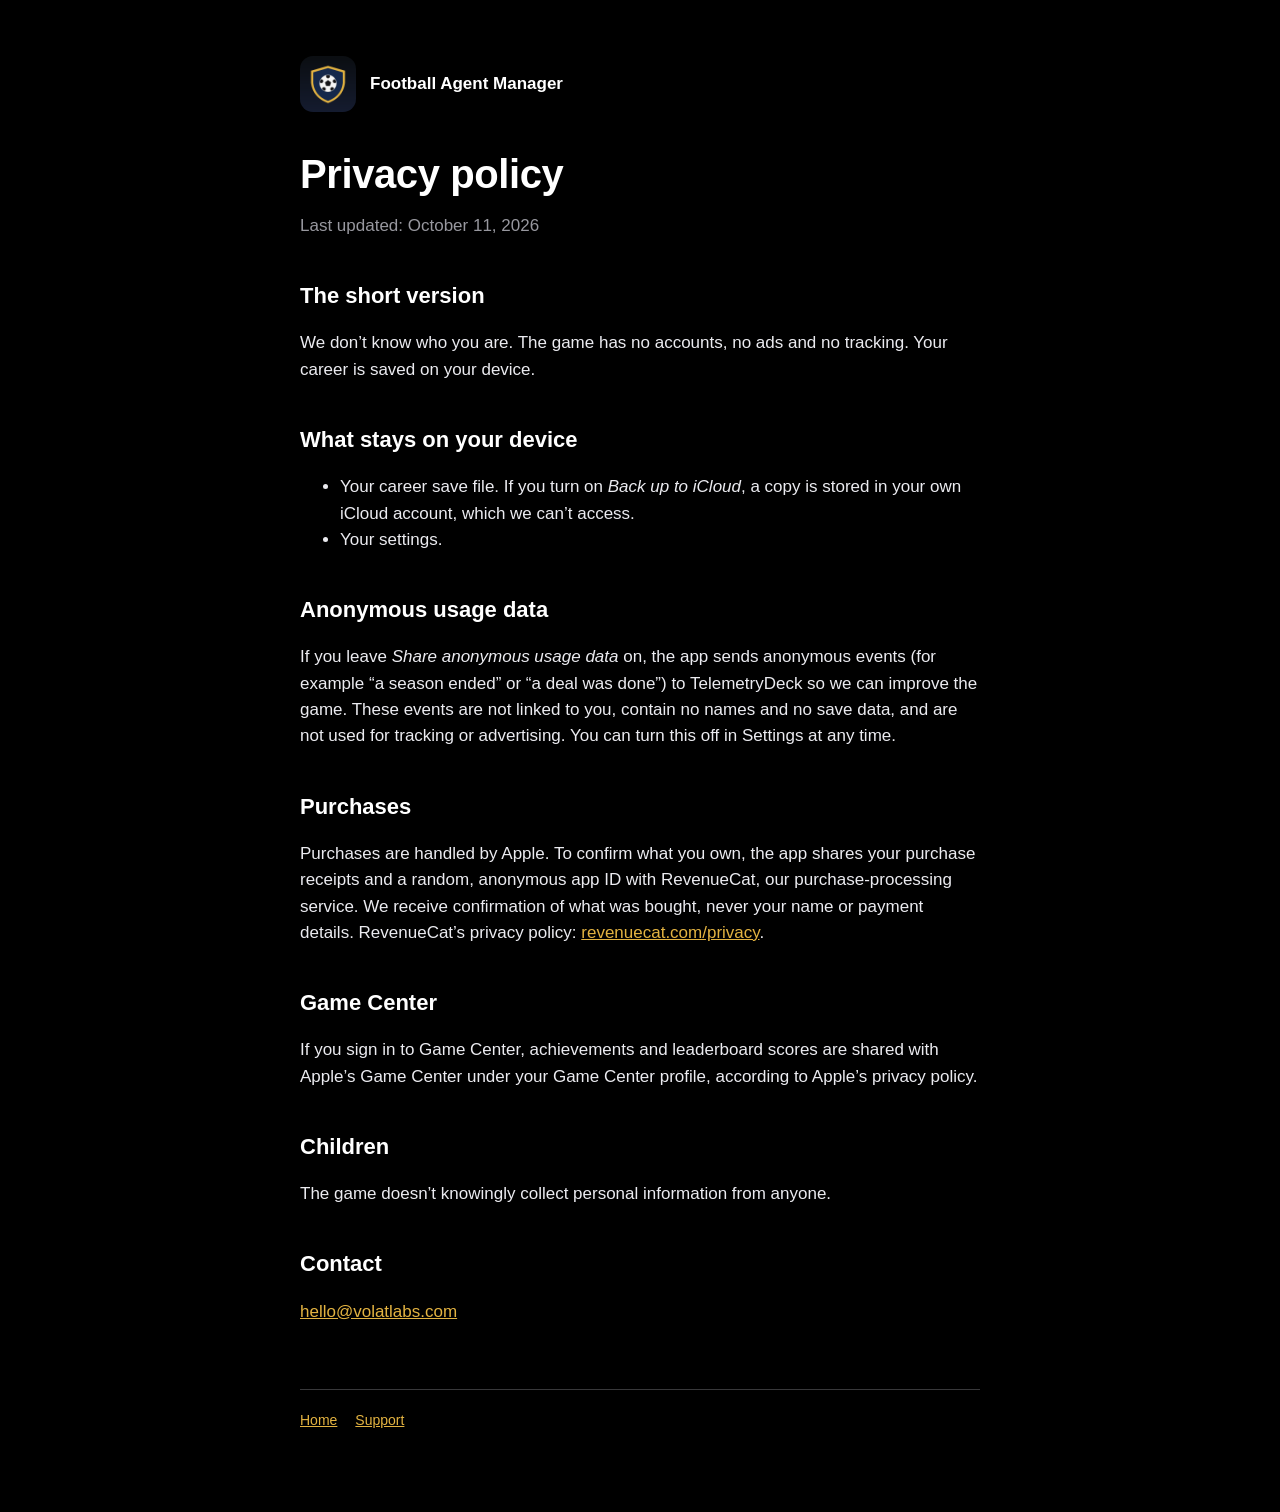
==== privacy.html @ cf35be91 "Football Agent Manager: privacy and support pages" ====
<!doctype html>
<html lang="en">
<head>
<meta charset="utf-8">
<meta name="viewport" content="width=device-width, initial-scale=1">
<title>Privacy — Football Agent Manager</title>
<link rel="stylesheet" href="style.css">
</head>
<body>
<main>
  <header><img src="icon.png" alt=""><strong>Football Agent Manager</strong></header>
  <h1>Privacy policy</h1>
  <p class="muted">Last updated: October 11, 2026</p>

  <h2>The short version</h2>
  <p>We don’t know who you are. The game has no accounts, no ads and no tracking. Your career is saved on your device.</p>

  <h2>What stays on your device</h2>
  <ul>
    <li>Your career save file. If you turn on <em>Back up to iCloud</em>, a copy is stored in your own iCloud account, which we can’t access.</li>
    <li>Your settings.</li>
  </ul>

  <h2>Anonymous usage data</h2>
  <p>If you leave <em>Share anonymous usage data</em> on, the app sends anonymous events (for example “a season ended” or “a deal was done”) to TelemetryDeck so we can improve the game. These events are not linked to you, contain no names and no save data, and are not used for tracking or advertising. You can turn this off in Settings at any time.</p>

  <h2>Purchases</h2>
  <p>Purchases are handled by Apple. To confirm what you own, the app shares your purchase receipts and a random, anonymous app ID with RevenueCat, our purchase-processing service. We receive confirmation of what was bought, never your name or payment details. RevenueCat’s privacy policy: <a href="https://www.revenuecat.com/privacy">revenuecat.com/privacy</a>.</p>

  <h2>Game Center</h2>
  <p>If you sign in to Game Center, achievements and leaderboard scores are shared with Apple’s Game Center under your Game Center profile, according to Apple’s privacy policy.</p>

  <h2>Children</h2>
  <p>The game doesn’t knowingly collect personal information from anyone.</p>

  <h2>Contact</h2>
  <p><a href="mailto:hello@volatlabs.com">hello@volatlabs.com</a></p>

  <footer><a href="index.html">Home</a><a href="support.html">Support</a></footer>
</main>
</body>
</html>
---- style.css ----
:root{--bg:#000;--card:#1C1C1E;--text:#fff;--muted:#98989F;--gold:#E3B341;--line:#38383A}
*{box-sizing:border-box}
body{margin:0;background:var(--bg);color:var(--text);font:17px/1.55 -apple-system,BlinkMacSystemFont,"SF Pro Text","Helvetica Neue",Arial,sans-serif;-webkit-font-smoothing:antialiased}
main{max-width:720px;margin:0 auto;padding:56px 20px 80px}
header{display:flex;align-items:center;gap:14px;margin-bottom:40px}
header img{width:56px;height:56px;border-radius:13px}
h1{font-size:40px;line-height:1.1;margin:0 0 14px;letter-spacing:-.01em}
h2{font-size:22px;margin:40px 0 8px}
p,li{color:#EBEBF0}
.muted{color:var(--muted)}
.lead{font-size:20px;color:var(--muted)}
.cta{display:inline-block;margin:24px 0;padding:14px 26px;border-radius:999px;background:var(--gold);color:#000;font-weight:600;text-decoration:none}
.grid{display:grid;grid-template-columns:repeat(auto-fit,minmax(200px,1fr));gap:12px;margin-top:28px}
.card{background:var(--card);border-radius:14px;padding:18px}
.card h3{margin:0 0 6px;font-size:17px}
.card p{margin:0;color:var(--muted);font-size:15px}
a{color:var(--gold)}
footer{margin-top:64px;padding-top:20px;border-top:1px solid var(--line);color:var(--muted);font-size:14px;display:flex;gap:18px;flex-wrap:wrap}
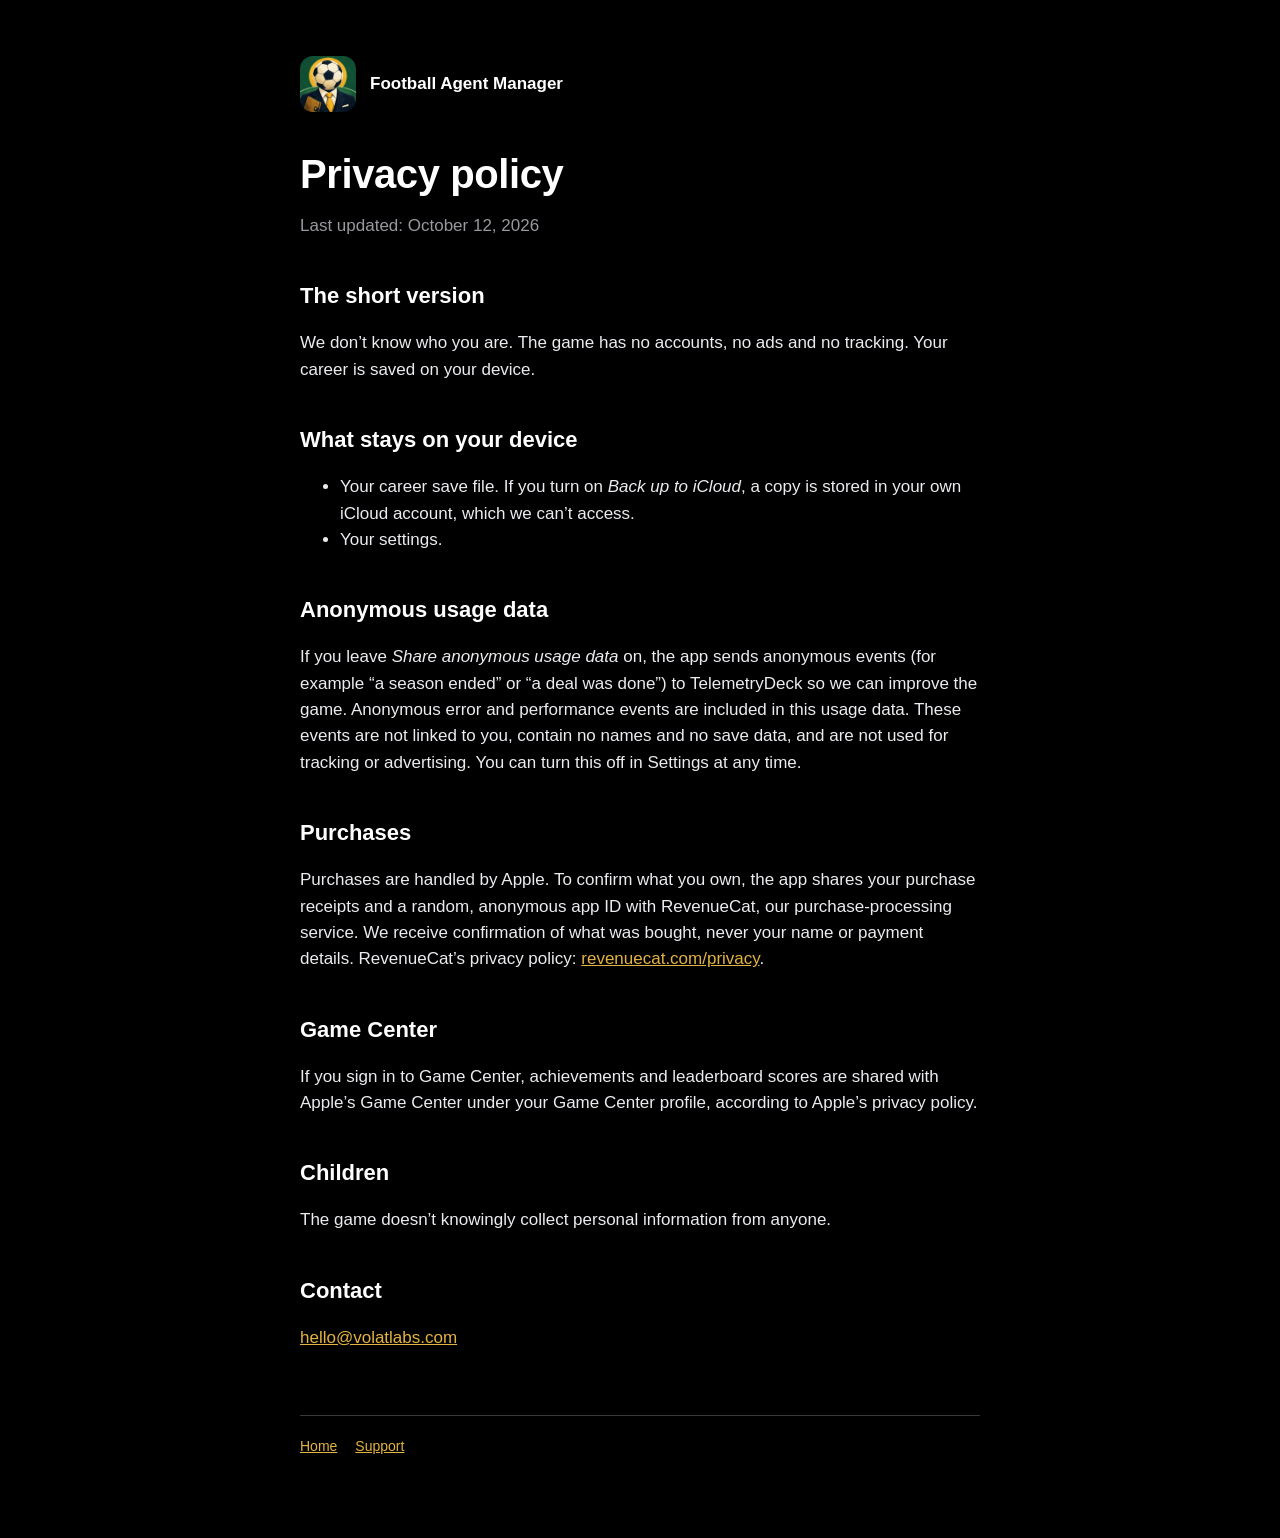
==== commit 41e4aca7: "Privacy: anonymous error and performance events" ====
--- a/privacy.html
+++ b/privacy.html
@@ -10,7 +10,7 @@
 <main>
   <header><img src="icon.png" alt=""><strong>Football Agent Manager</strong></header>
   <h1>Privacy policy</h1>
-  <p class="muted">Last updated: October 11, 2026</p>
+  <p class="muted">Last updated: October 12, 2026</p>
 
   <h2>The short version</h2>
   <p>We don’t know who you are. The game has no accounts, no ads and no tracking. Your career is saved on your device.</p>
@@ -22,7 +22,7 @@
   </ul>
 
   <h2>Anonymous usage data</h2>
-  <p>If you leave <em>Share anonymous usage data</em> on, the app sends anonymous events (for example “a season ended” or “a deal was done”) to TelemetryDeck so we can improve the game. These events are not linked to you, contain no names and no save data, and are not used for tracking or advertising. You can turn this off in Settings at any time.</p>
+  <p>If you leave <em>Share anonymous usage data</em> on, the app sends anonymous events (for example “a season ended” or “a deal was done”) to TelemetryDeck so we can improve the game. Anonymous error and performance events are included in this usage data. These events are not linked to you, contain no names and no save data, and are not used for tracking or advertising. You can turn this off in Settings at any time.</p>
 
   <h2>Purchases</h2>
   <p>Purchases are handled by Apple. To confirm what you own, the app shares your purchase receipts and a random, anonymous app ID with RevenueCat, our purchase-processing service. We receive confirmation of what was bought, never your name or payment details. RevenueCat’s privacy policy: <a href="https://www.revenuecat.com/privacy">revenuecat.com/privacy</a>.</p>
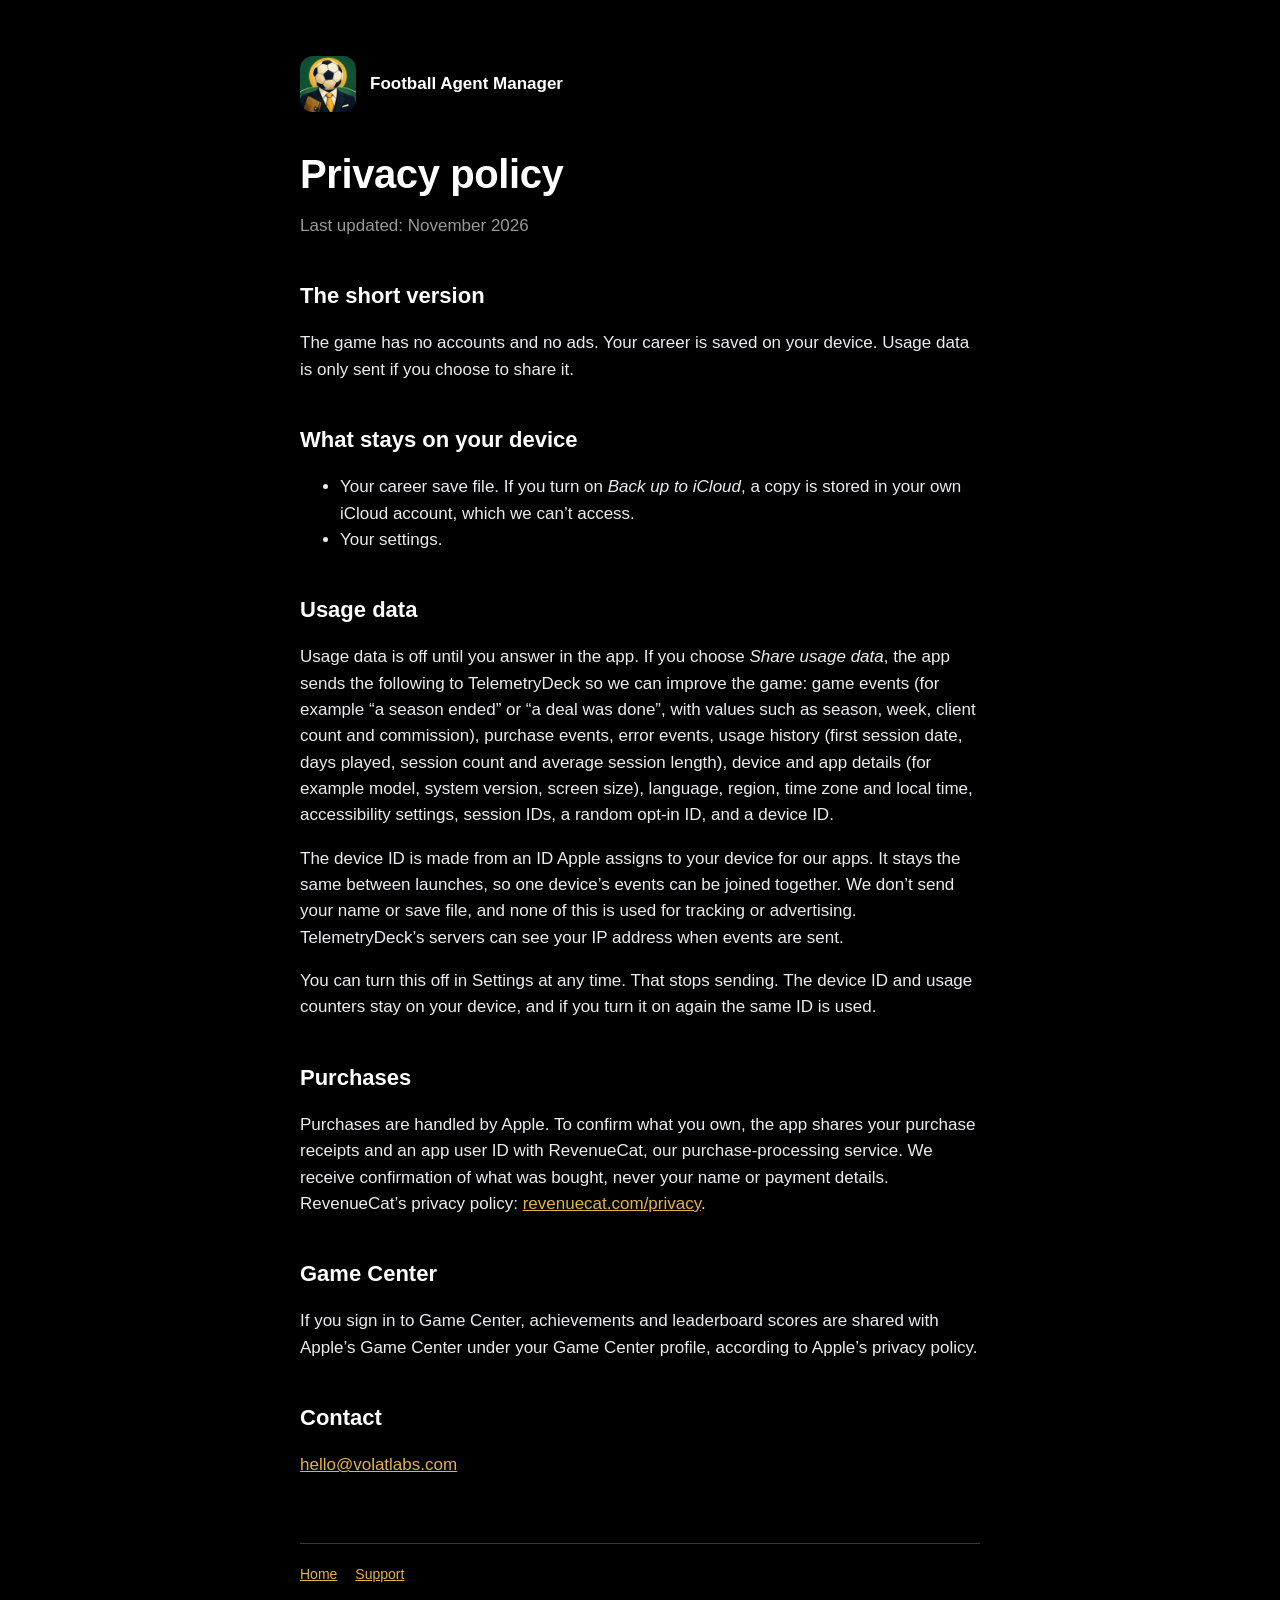
==== commit 4e2f0679: "docs(privacy): match live policy to what analytics sends (FAM-118) Co-Authored-By: Claude Opus 5.5 <" ====
--- a/privacy.html
+++ b/privacy.html
@@ -10,10 +10,10 @@
 <main>
   <header><img src="icon.png" alt=""><strong>Football Agent Manager</strong></header>
   <h1>Privacy policy</h1>
-  <p class="muted">Last updated: October 12, 2026</p>
+  <p class="muted">Last updated: November 2026</p>
 
   <h2>The short version</h2>
-  <p>We don’t know who you are. The game has no accounts, no ads and no tracking. Your career is saved on your device.</p>
+  <p>The game has no accounts and no ads. Your career is saved on your device. Usage data is only sent if you choose to share it.</p>
 
   <h2>What stays on your device</h2>
   <ul>
@@ -21,17 +21,16 @@
     <li>Your settings.</li>
   </ul>
 
-  <h2>Anonymous usage data</h2>
-  <p>If you leave <em>Share anonymous usage data</em> on, the app sends anonymous events (for example “a season ended” or “a deal was done”) to TelemetryDeck so we can improve the game. Anonymous error and performance events are included in this usage data. These events are not linked to you, contain no names and no save data, and are not used for tracking or advertising. You can turn this off in Settings at any time.</p>
+  <h2>Usage data</h2>
+  <p>Usage data is off until you answer in the app. If you choose <em>Share usage data</em>, the app sends the following to TelemetryDeck so we can improve the game: game events (for example “a season ended” or “a deal was done”, with values such as season, week, client count and commission), purchase events, error events, usage history (first session date, days played, session count and average session length), device and app details (for example model, system version, screen size), language, region, time zone and local time, accessibility settings, session IDs, a random opt-in ID, and a device ID.</p>
+  <p>The device ID is made from an ID Apple assigns to your device for our apps. It stays the same between launches, so one device’s events can be joined together. We don’t send your name or save file, and none of this is used for tracking or advertising. TelemetryDeck’s servers can see your IP address when events are sent.</p>
+  <p>You can turn this off in Settings at any time. That stops sending. The device ID and usage counters stay on your device, and if you turn it on again the same ID is used.</p>
 
   <h2>Purchases</h2>
-  <p>Purchases are handled by Apple. To confirm what you own, the app shares your purchase receipts and a random, anonymous app ID with RevenueCat, our purchase-processing service. We receive confirmation of what was bought, never your name or payment details. RevenueCat’s privacy policy: <a href="https://www.revenuecat.com/privacy">revenuecat.com/privacy</a>.</p>
+  <p>Purchases are handled by Apple. To confirm what you own, the app shares your purchase receipts and an app user ID with RevenueCat, our purchase-processing service. We receive confirmation of what was bought, never your name or payment details. RevenueCat’s privacy policy: <a href="https://www.revenuecat.com/privacy">revenuecat.com/privacy</a>.</p>
 
   <h2>Game Center</h2>
   <p>If you sign in to Game Center, achievements and leaderboard scores are shared with Apple’s Game Center under your Game Center profile, according to Apple’s privacy policy.</p>
-
-  <h2>Children</h2>
-  <p>The game doesn’t knowingly collect personal information from anyone.</p>
 
   <h2>Contact</h2>
   <p><a href="mailto:hello@volatlabs.com">hello@volatlabs.com</a></p>
